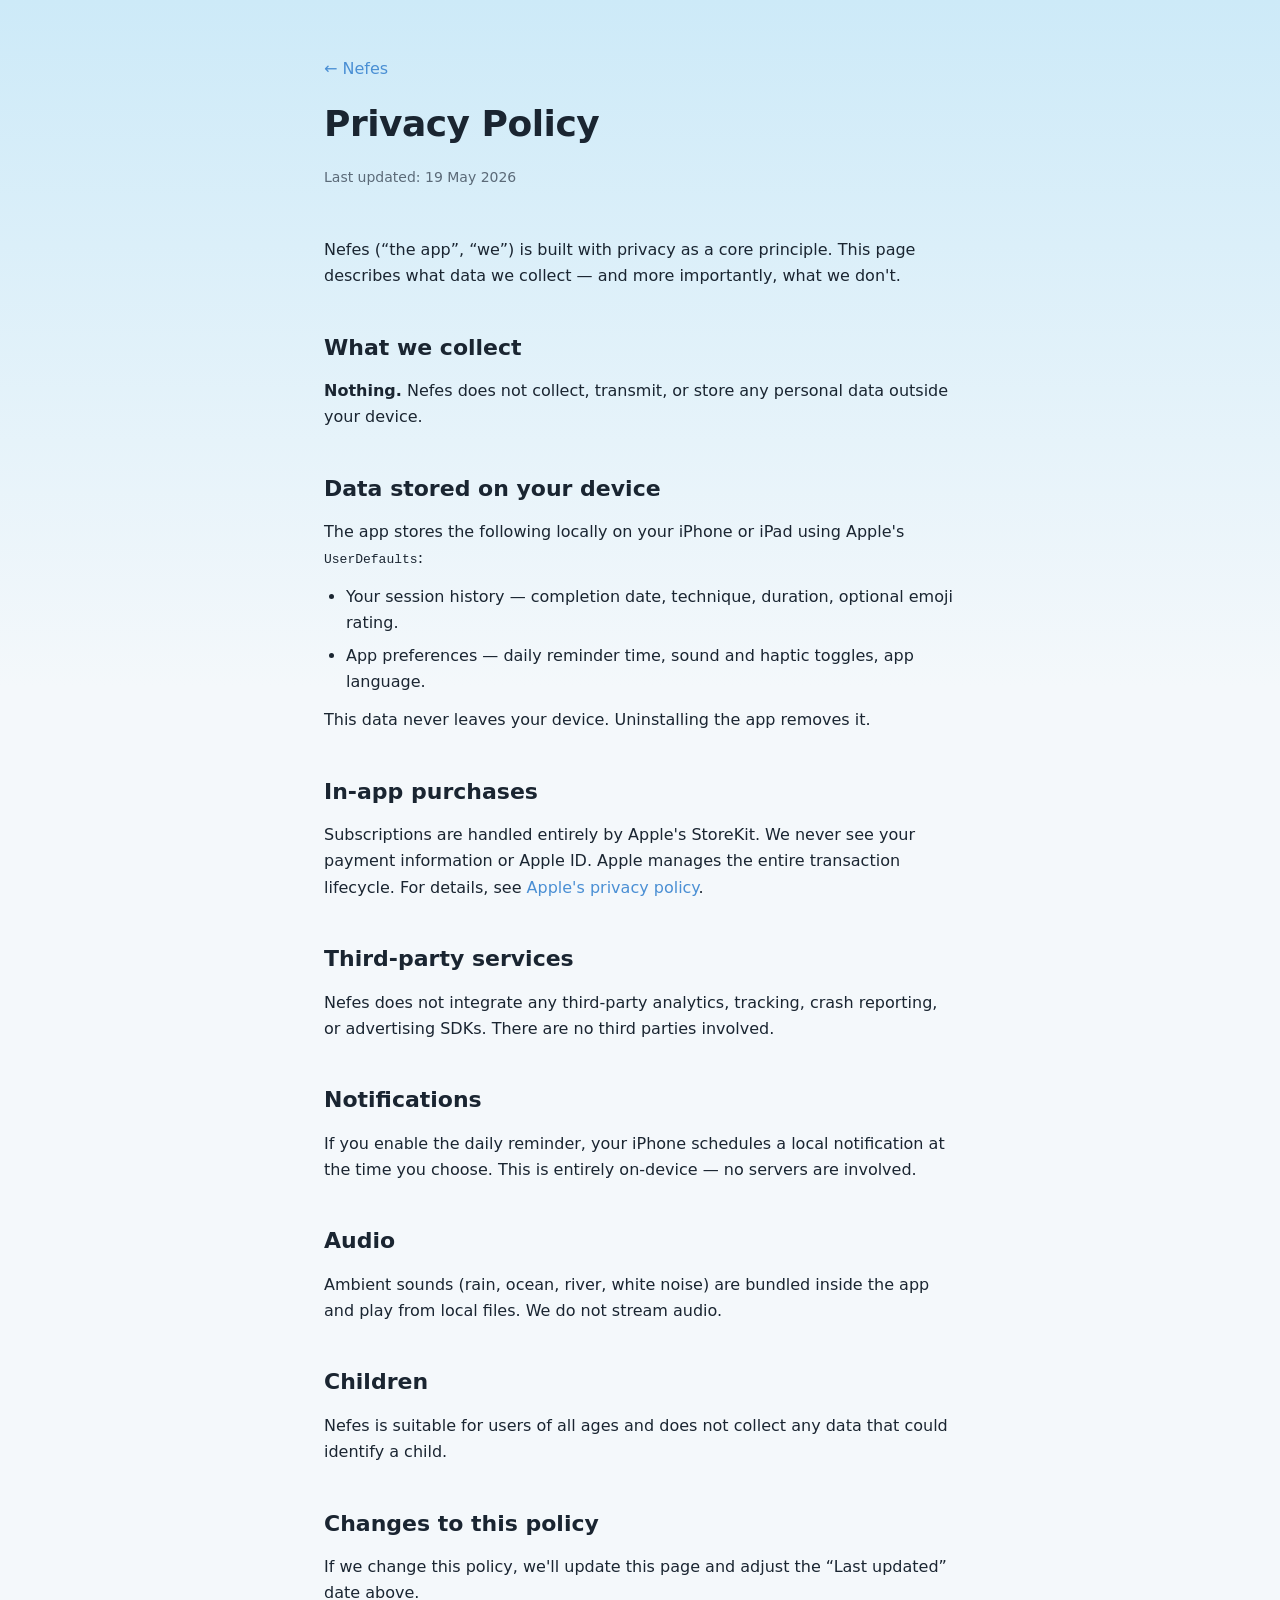
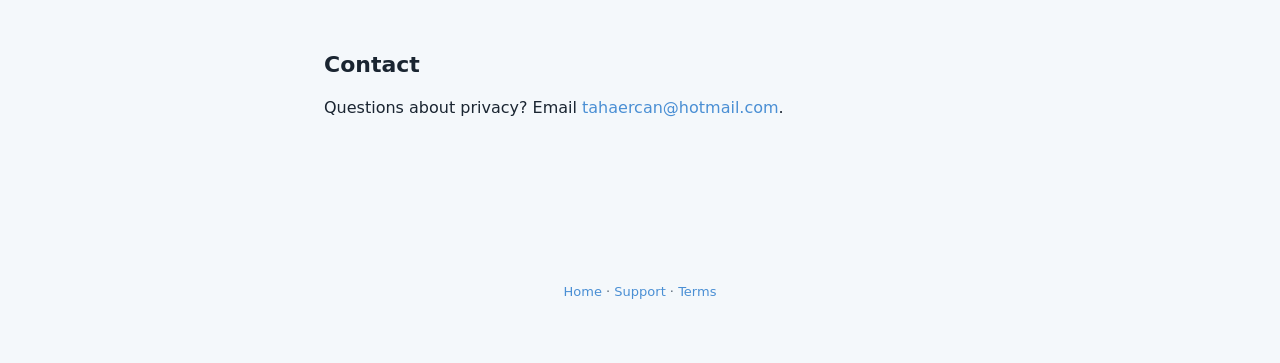
==== privacy.html @ 3705c964 "Initial site: privacy, support, terms, landing" ====
<!DOCTYPE html>
<html lang="en">
<head>
  <meta charset="UTF-8">
  <meta name="viewport" content="width=device-width, initial-scale=1.0">
  <title>Privacy Policy — Nefes</title>
  <link rel="stylesheet" href="style.css">
</head>
<body>
  <header>
    <nav><a href="index.html">← Nefes</a></nav>
    <h1>Privacy Policy</h1>
    <p class="muted">Last updated: 19 May 2026</p>
  </header>
  <main>
    <p>
      Nefes (“the app”, “we”) is built with privacy as a core principle.
      This page describes what data we collect — and more importantly,
      what we don't.
    </p>

    <h2>What we collect</h2>
    <p><strong>Nothing.</strong> Nefes does not collect, transmit, or store
       any personal data outside your device.</p>

    <h2>Data stored on your device</h2>
    <p>The app stores the following locally on your iPhone or iPad using
       Apple's <code>UserDefaults</code>:</p>
    <ul>
      <li>Your session history — completion date, technique, duration, optional emoji rating.</li>
      <li>App preferences — daily reminder time, sound and haptic toggles, app language.</li>
    </ul>
    <p>This data never leaves your device. Uninstalling the app removes it.</p>

    <h2>In-app purchases</h2>
    <p>
      Subscriptions are handled entirely by Apple's StoreKit.
      We never see your payment information or Apple ID.
      Apple manages the entire transaction lifecycle.
      For details, see
      <a href="https://www.apple.com/legal/privacy/">Apple's privacy policy</a>.
    </p>

    <h2>Third-party services</h2>
    <p>
      Nefes does not integrate any third-party analytics, tracking,
      crash reporting, or advertising SDKs. There are no third parties involved.
    </p>

    <h2>Notifications</h2>
    <p>
      If you enable the daily reminder, your iPhone schedules a local
      notification at the time you choose. This is entirely on-device —
      no servers are involved.
    </p>

    <h2>Audio</h2>
    <p>
      Ambient sounds (rain, ocean, river, white noise) are bundled inside
      the app and play from local files. We do not stream audio.
    </p>

    <h2>Children</h2>
    <p>
      Nefes is suitable for users of all ages and does not collect any
      data that could identify a child.
    </p>

    <h2>Changes to this policy</h2>
    <p>
      If we change this policy, we'll update this page and adjust the
      “Last updated” date above.
    </p>

    <h2>Contact</h2>
    <p>
      Questions about privacy? Email
      <a href="mailto:tahaercan@hotmail.com">tahaercan@hotmail.com</a>.
    </p>
  </main>
  <footer>
    <p><a href="index.html">Home</a> · <a href="support.html">Support</a> · <a href="terms.html">Terms</a></p>
  </footer>
</body>
</html>
---- style.css ----
* { box-sizing: border-box; }

:root {
  --bg-top: #cdeaf8;
  --bg-bottom: #f4f8fb;
  --text: #1a2531;
  --text-muted: #5b6a78;
  --accent: #4a8fd4;
  --card: #ffffff;
  --card-border: #e2eaf2;
  --max-width: 680px;
  --radius: 16px;
}

html, body { margin: 0; padding: 0; }

body {
  font-family: -apple-system, BlinkMacSystemFont, "SF Pro Rounded", "SF Pro Text",
               "Segoe UI", system-ui, sans-serif;
  background: linear-gradient(180deg, var(--bg-top) 0%, var(--bg-bottom) 35%);
  color: var(--text);
  line-height: 1.65;
  min-height: 100vh;
  -webkit-font-smoothing: antialiased;
}

header, main, footer {
  max-width: var(--max-width);
  margin: 0 auto;
  padding: 0 24px;
}

header { padding-top: 56px; padding-bottom: 8px; }
main { padding-top: 16px; padding-bottom: 80px; }
footer {
  padding-top: 56px;
  padding-bottom: 48px;
  color: var(--text-muted);
  font-size: 13px;
  text-align: center;
}

h1 { font-size: 36px; font-weight: 700; margin: 0 0 8px; letter-spacing: -0.5px; }
h2 { font-size: 22px; font-weight: 600; margin: 40px 0 12px; }
p { margin: 12px 0; }
ul, ol { padding-left: 22px; margin: 12px 0; }
li { margin-bottom: 6px; }

.muted { color: var(--text-muted); font-size: 14px; }

a { color: var(--accent); text-decoration: none; }
a:hover { text-decoration: underline; }
nav a { display: inline-block; margin-bottom: 12px; font-weight: 500; }

details {
  margin-bottom: 12px;
  padding: 16px 18px;
  background: var(--card);
  border-radius: var(--radius);
  border: 1px solid var(--card-border);
}
details summary {
  cursor: pointer;
  font-weight: 600;
  list-style: none;
  padding-right: 24px;
  position: relative;
}
details summary::after {
  content: "+";
  position: absolute;
  right: 0;
  top: 0;
  color: var(--accent);
  font-weight: 700;
  font-size: 18px;
}
details[open] summary::after { content: "−"; }
details[open] summary { margin-bottom: 12px; }

.big-link {
  display: inline-block;
  font-size: 20px;
  font-weight: 600;
  padding: 14px 24px;
  background: var(--card);
  border-radius: 999px;
  border: 1px solid var(--card-border);
  margin: 8px 0;
}

/* Landing page hero */
.hero header { display: none; }
.hero main {
  min-height: 90vh;
  display: flex;
  flex-direction: column;
  justify-content: center;
  align-items: center;
  text-align: center;
}
.hero h1 { font-size: 64px; margin-top: 0; }
.hero .tagline { font-size: 22px; color: var(--text-muted); margin-bottom: 32px; }
.hero .links {
  display: flex;
  gap: 12px;
  margin-top: 24px;
  flex-wrap: wrap;
  justify-content: center;
}
.hero .links a {
  padding: 12px 22px;
  background: var(--card);
  border-radius: 999px;
  border: 1px solid var(--card-border);
  font-weight: 500;
  color: var(--text);
}
.hero .links a:hover { background: var(--accent); color: white; text-decoration: none; border-color: var(--accent); }

@media (max-width: 480px) {
  header { padding-top: 36px; }
  h1 { font-size: 28px; }
  .hero h1 { font-size: 44px; }
  .hero .tagline { font-size: 18px; }
}
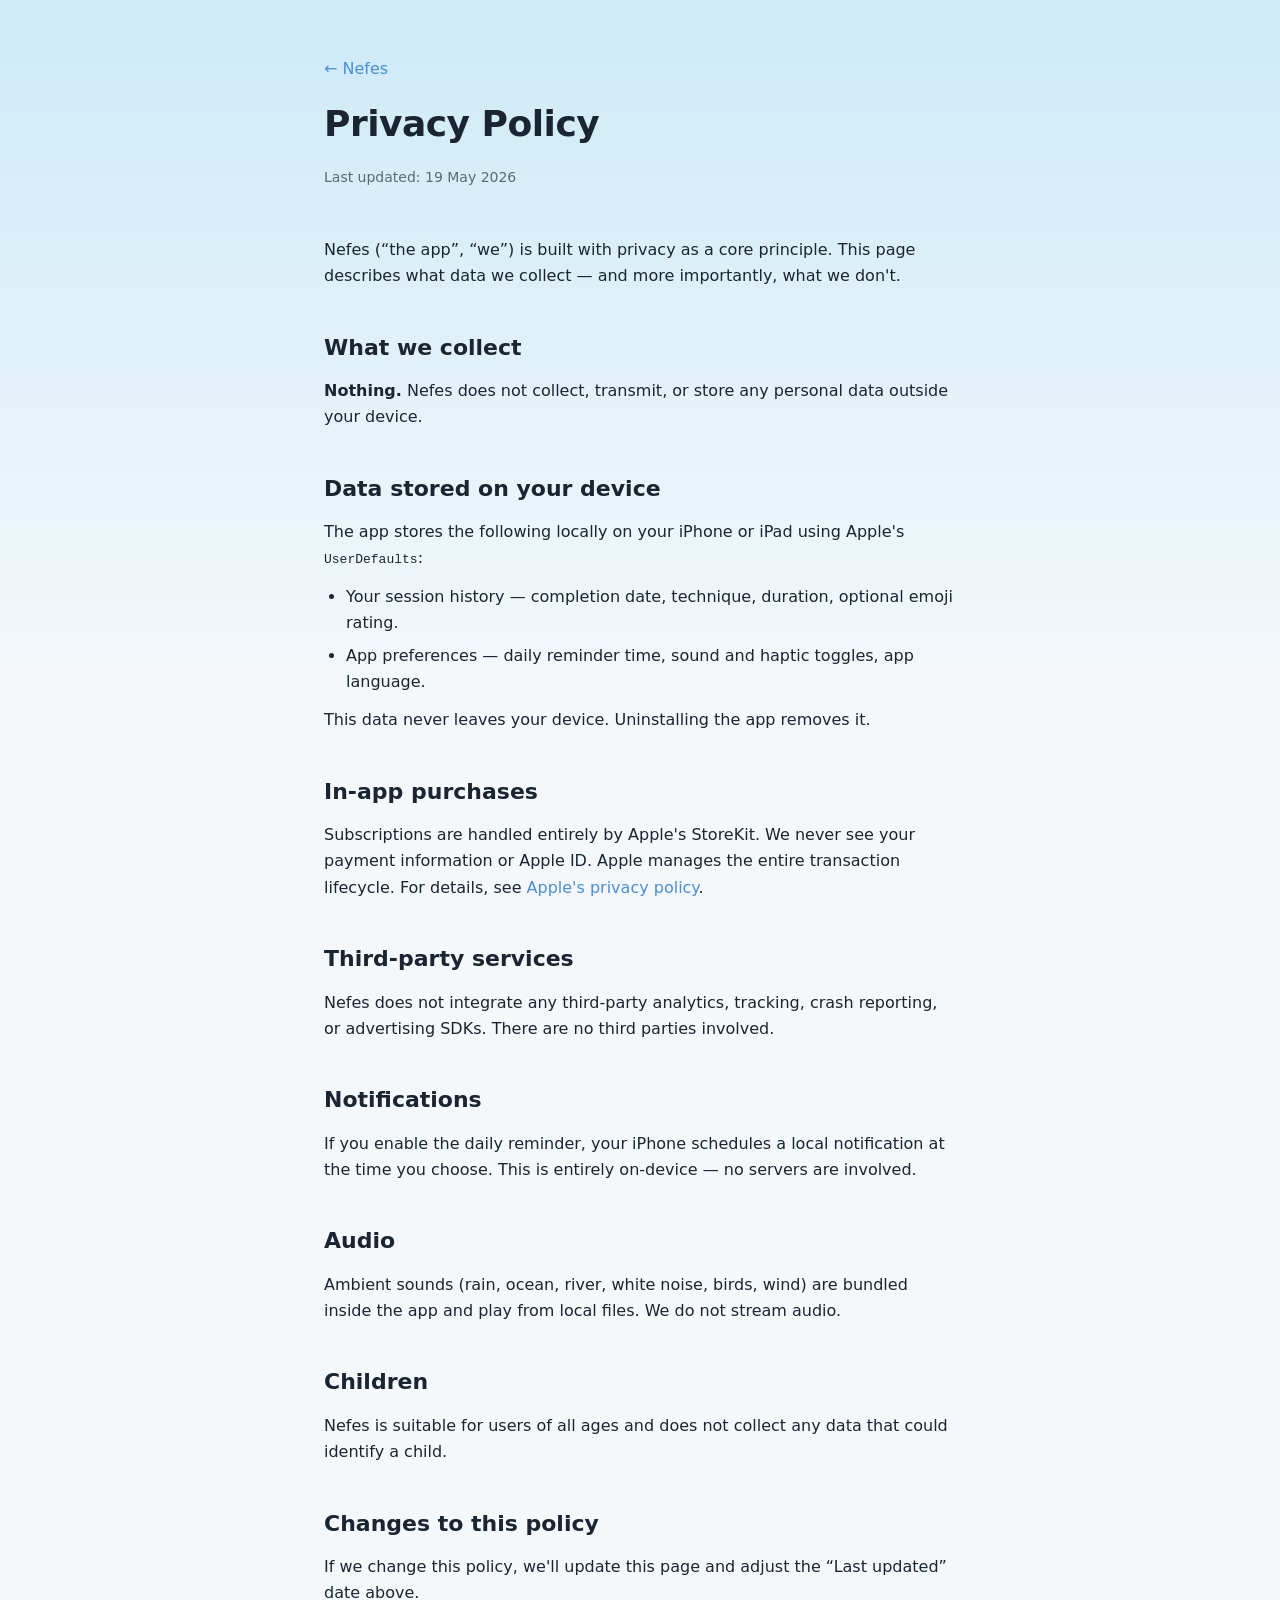
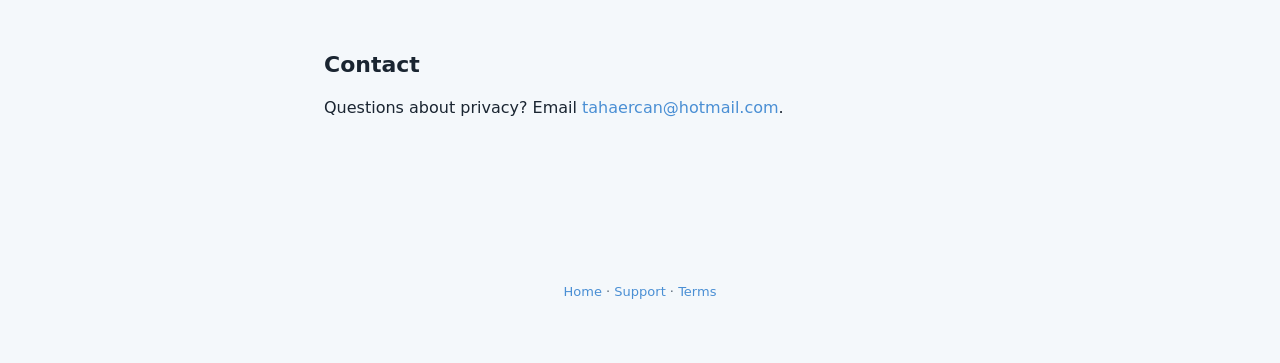
==== commit ecb0b156: "Update ambient sound count: 4 → 6 (add birds, wind) Co-Authored-By: Claude Opus 4.7 <noreply@anthrop" ====
--- a/privacy.html
+++ b/privacy.html
@@ -56,8 +56,8 @@
 
     <h2>Audio</h2>
     <p>
-      Ambient sounds (rain, ocean, river, white noise) are bundled inside
-      the app and play from local files. We do not stream audio.
+      Ambient sounds (rain, ocean, river, white noise, birds, wind) are
+      bundled inside the app and play from local files. We do not stream audio.
     </p>
 
     <h2>Children</h2>
